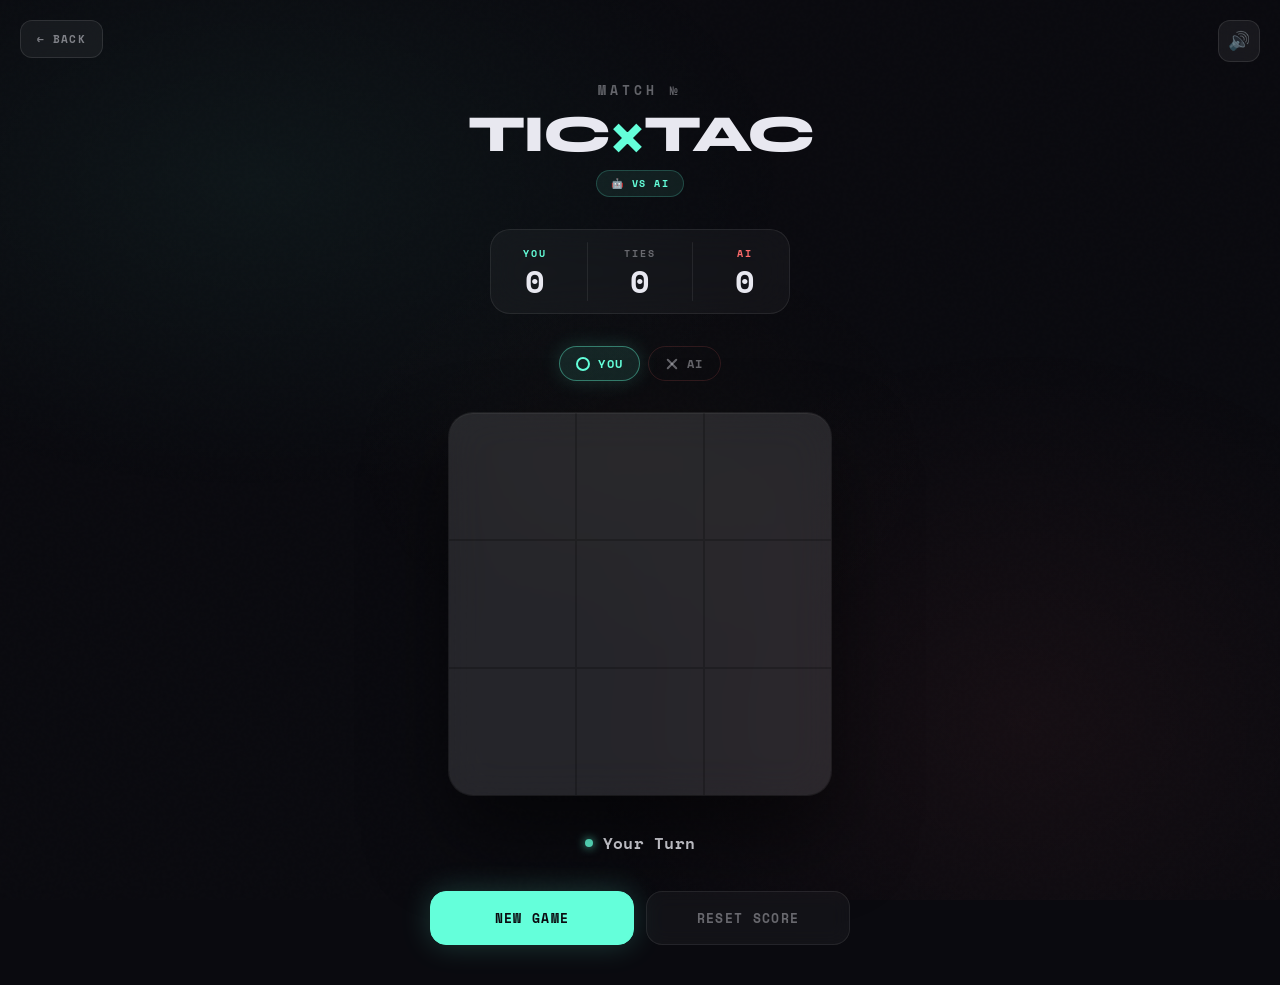
==== aimode.html @ 80d343f9 "Add files via upload" ====
<!DOCTYPE html>
<html lang="en">
<head>
<meta charset="UTF-8">
<meta name="viewport" content="width=device-width, initial-scale=1.0">
<title>TIC×TAC — vs AI</title>
<link href="https://fonts.googleapis.com/css2?family=Syne:wght@400;700;800&family=Space+Mono:wght@400;700&display=swap" rel="stylesheet">
<style>
  :root {
    --bg: #0a0a0f;
    --surface: rgba(255,255,255,0.04);
    --surface-hover: rgba(255,255,255,0.07);
    --border: rgba(255,255,255,0.08);
    --o-color: #64ffda;
    --o-glow: rgba(100,255,218,0.3);
    --x-color: #ff6b6b;
    --x-glow: rgba(255,107,107,0.3);
    --text: #e8e8f0;
    --text-muted: rgba(232,232,240,0.4);
    --gold: #ffd166;
  }

  * { margin: 0; padding: 0; box-sizing: border-box; }

  html { height: 100%; }

  body {
    background: var(--bg);
    min-height: 100vh;
    display: flex;
    align-items: center;
    justify-content: center;
    font-family: 'Syne', sans-serif;
    /* REMOVED: overflow: hidden — was blocking scroll */
    position: relative;
    padding: 80px 20px 40px; /* top padding for back button, bottom breathing room */
  }

  body::before {
    content: '';
    position: fixed; /* fixed so it stays while scrolling */
    inset: 0;
    background:
      radial-gradient(ellipse 60% 50% at 20% 20%, rgba(100,255,218,0.05) 0%, transparent 70%),
      radial-gradient(ellipse 50% 60% at 80% 80%, rgba(255,107,107,0.05) 0%, transparent 70%),
      radial-gradient(ellipse 40% 40% at 50% 50%, rgba(255,209,102,0.02) 0%, transparent 60%);
    pointer-events: none;
    z-index: 0;
  }

  body::after {
    content: '';
    position: fixed; /* fixed so it stays while scrolling */
    inset: 0;
    background-image: url("data:image/svg+xml,%3Csvg viewBox='0 0 256 256' xmlns='http://www.w3.org/2000/svg'%3E%3Cfilter id='noise'%3E%3CfeTurbulence type='fractalNoise' baseFrequency='0.9' numOctaves='4' stitchTiles='stitch'/%3E%3C/filter%3E%3Crect width='100%25' height='100%25' filter='url(%23noise)' opacity='0.03'/%3E%3C/svg%3E");
    pointer-events: none;
    z-index: 0;
    opacity: 0.4;
  }

  .container {
    position: relative;
    z-index: 1;
    display: flex;
    flex-direction: column;
    align-items: center;
    gap: 0;
    width: 420px;
    max-width: 100%;
    animation: fadeIn 0.6s ease;
  }

  @keyframes fadeIn {
    from { opacity: 0; transform: translateY(20px); }
    to { opacity: 1; transform: translateY(0); }
  }

  /* Back button */
  .back-btn {
    position: fixed;
    top: 20px;
    left: 20px;
    display: flex;
    align-items: center;
    gap: 8px;
    padding: 10px 16px;
    border-radius: 12px;
    background: rgba(255,255,255,0.05);
    border: 1px solid rgba(255,255,255,0.1);
    color: rgba(232,232,240,0.5);
    font-family: 'Space Mono', monospace;
    font-size: 11px;
    font-weight: 700;
    letter-spacing: 0.1em;
    text-transform: uppercase;
    text-decoration: none;
    cursor: pointer;
    z-index: 100;
    transition: all 0.2s ease;
    backdrop-filter: blur(10px);
  }
  .back-btn:hover {
    color: var(--o-color);
    border-color: rgba(100,255,218,0.3);
    background: rgba(100,255,218,0.06);
    transform: translateX(-2px);
  }

  .header {
    text-align: center;
    margin-bottom: 32px;
  }

  .title {
    font-size: 13px;
    font-weight: 700;
    letter-spacing: 0.3em;
    text-transform: uppercase;
    color: var(--text-muted);
    font-family: 'Space Mono', monospace;
    margin-bottom: 8px;
  }

  .game-title {
    font-size: 52px;
    font-weight: 800;
    color: var(--text);
    line-height: 1;
    letter-spacing: -2px;
  }

  .game-title span { color: var(--o-color); }

  .mode-badge {
    display: inline-flex;
    align-items: center;
    gap: 6px;
    margin-top: 10px;
    padding: 5px 14px;
    border-radius: 100px;
    background: rgba(100,255,218,0.08);
    border: 1px solid rgba(100,255,218,0.2);
    font-family: 'Space Mono', monospace;
    font-size: 10px;
    font-weight: 700;
    letter-spacing: 0.15em;
    text-transform: uppercase;
    color: var(--o-color);
  }

  .score-wrap {
    display: flex;
    gap: 12px;
    margin-bottom: 32px;
    background: var(--surface);
    border: 1px solid var(--border);
    border-radius: 20px;
    padding: 4px;
    backdrop-filter: blur(20px);
  }

  .score-item {
    display: flex;
    flex-direction: column;
    align-items: center;
    padding: 12px 24px;
    border-radius: 16px;
    transition: all 0.3s ease;
    min-width: 80px;
  }

  .score-item.active-score { background: var(--surface-hover); }

  .score-label {
    font-size: 10px;
    font-weight: 700;
    letter-spacing: 0.2em;
    text-transform: uppercase;
    font-family: 'Space Mono', monospace;
    margin-bottom: 4px;
  }

  .score-label.o-label { color: var(--o-color); }
  .score-label.x-label { color: var(--x-color); }
  .score-label.tie-label { color: var(--text-muted); }

  .score-num {
    font-size: 32px;
    font-weight: 800;
    color: var(--text);
    font-family: 'Space Mono', monospace;
    line-height: 1;
  }

  .score-divider {
    width: 1px;
    background: var(--border);
    margin: 8px 0;
    border-radius: 1px;
  }

  .board-wrap {
    position: relative;
    margin-bottom: 28px;
  }

  .board {
    display: grid;
    grid-template-columns: repeat(3, 1fr);
    gap: 2px;
    background: var(--border);
    border-radius: 24px;
    overflow: hidden;
    box-shadow:
      0 0 0 1px var(--border),
      0 40px 80px rgba(0,0,0,0.5),
      inset 0 1px 0 rgba(255,255,255,0.05);
    backdrop-filter: blur(20px);
  }

  .cell {
    width: 126px;
    height: 126px;
    background: var(--surface);
    display: flex;
    align-items: center;
    justify-content: center;
    cursor: pointer;
    position: relative;
    transition: background 0.2s ease;
    overflow: hidden;
  }

  .cell::before {
    content: '';
    position: absolute;
    inset: 0;
    opacity: 0;
    transition: opacity 0.3s ease;
  }

  .cell:hover:not(.taken)::before {
    opacity: 1;
    background: radial-gradient(circle at center, rgba(255,255,255,0.04) 0%, transparent 70%);
  }

  .cell:hover:not(.taken) { background: var(--surface-hover); }
  .cell.taken { cursor: default; }

  .cell:nth-child(1) { border-radius: 22px 0 0 0; }
  .cell:nth-child(3) { border-radius: 0 22px 0 0; }
  .cell:nth-child(7) { border-radius: 0 0 0 22px; }
  .cell:nth-child(9) { border-radius: 0 0 22px 0; }

  .sym-o {
    width: 52px;
    height: 52px;
    border: 4px solid var(--o-color);
    border-radius: 50%;
    box-shadow: 0 0 20px var(--o-glow), inset 0 0 20px rgba(100,255,218,0.05);
    animation: popIn 0.3s cubic-bezier(0.34, 1.56, 0.64, 1);
    position: relative;
  }

  .sym-o::after {
    content: '';
    position: absolute;
    inset: -8px;
    border-radius: 50%;
    background: radial-gradient(circle, var(--o-glow) 0%, transparent 70%);
    opacity: 0.5;
  }

  .sym-x {
    width: 52px;
    height: 52px;
    position: relative;
    animation: popIn 0.3s cubic-bezier(0.34, 1.56, 0.64, 1);
  }

  .sym-x::before,
  .sym-x::after {
    content: '';
    position: absolute;
    top: 50%;
    left: 50%;
    width: 52px;
    height: 4px;
    background: var(--x-color);
    border-radius: 2px;
    box-shadow: 0 0 16px var(--x-glow);
  }

  .sym-x::before { transform: translate(-50%, -50%) rotate(45deg); }
  .sym-x::after { transform: translate(-50%, -50%) rotate(-45deg); }

  @keyframes popIn {
    from { transform: scale(0) rotate(-10deg); opacity: 0; }
    to { transform: scale(1) rotate(0); opacity: 1; }
  }

  .cell.win {
    background: rgba(255,255,255,0.06);
    animation: winPulse 1s ease infinite alternate;
  }

  @keyframes winPulse {
    from { background: rgba(255,255,255,0.04); }
    to { background: rgba(255,255,255,0.09); }
  }

  .status-bar {
    display: flex;
    align-items: center;
    gap: 10px;
    height: 40px;
    margin-bottom: 28px;
  }

  .status-dot {
    width: 8px;
    height: 8px;
    border-radius: 50%;
    flex-shrink: 0;
    transition: all 0.4s ease;
  }

  .status-dot.o { background: var(--o-color); box-shadow: 0 0 10px var(--o-color); }
  .status-dot.x { background: var(--x-color); box-shadow: 0 0 10px var(--x-color); }
  .status-dot.tie { background: var(--gold); box-shadow: 0 0 10px var(--gold); }
  .status-dot.pulse { animation: dotPulse 1s ease infinite; }

  @keyframes dotPulse {
    0%, 100% { transform: scale(1); opacity: 1; }
    50% { transform: scale(1.4); opacity: 0.7; }
  }

  .status-text {
    font-size: 16px;
    font-weight: 700;
    color: var(--text);
    letter-spacing: 0.02em;
    font-family: 'Space Mono', monospace;
    transition: all 0.3s ease;
  }

  .turn-indicators {
    display: flex;
    gap: 8px;
    margin-bottom: 32px;
  }

  .turn-chip {
    display: flex;
    align-items: center;
    gap: 8px;
    padding: 8px 16px;
    border-radius: 100px;
    border: 1px solid transparent;
    font-size: 12px;
    font-weight: 700;
    letter-spacing: 0.1em;
    text-transform: uppercase;
    font-family: 'Space Mono', monospace;
    transition: all 0.35s cubic-bezier(0.34, 1.2, 0.64, 1);
    color: var(--text-muted);
  }

  .turn-chip.o-chip { border-color: rgba(100,255,218,0.15); }
  .turn-chip.x-chip { border-color: rgba(255,107,107,0.15); }

  .turn-chip.active.o-chip {
    background: rgba(100,255,218,0.1);
    border-color: rgba(100,255,218,0.4);
    color: var(--o-color);
    box-shadow: 0 0 20px rgba(100,255,218,0.15);
  }

  .turn-chip.active.x-chip {
    background: rgba(255,107,107,0.1);
    border-color: rgba(255,107,107,0.4);
    color: var(--x-color);
    box-shadow: 0 0 20px rgba(255,107,107,0.15);
  }

  .chip-icon {
    width: 14px;
    height: 14px;
    position: relative;
    flex-shrink: 0;
  }

  .chip-icon.o {
    border: 2px solid currentColor;
    border-radius: 50%;
  }

  .chip-icon.x::before,
  .chip-icon.x::after {
    content: '';
    position: absolute;
    top: 50%;
    left: 50%;
    width: 14px;
    height: 2px;
    background: currentColor;
    border-radius: 1px;
  }
  .chip-icon.x::before { transform: translate(-50%, -50%) rotate(45deg); }
  .chip-icon.x::after { transform: translate(-50%, -50%) rotate(-45deg); }

  .btn-row {
    display: flex;
    gap: 12px;
    width: 100%;
  }

  .btn {
    flex: 1;
    padding: 16px 24px;
    border-radius: 16px;
    border: 1px solid var(--border);
    font-size: 13px;
    font-weight: 700;
    letter-spacing: 0.1em;
    text-transform: uppercase;
    font-family: 'Space Mono', monospace;
    cursor: pointer;
    transition: all 0.25s ease;
    position: relative;
    overflow: hidden;
  }

  .btn-primary {
    background: var(--o-color);
    color: #0a0a0f;
    border-color: var(--o-color);
    box-shadow: 0 0 30px rgba(100,255,218,0.2);
  }

  .btn-primary:hover {
    background: #7fffd4;
    box-shadow: 0 0 40px rgba(100,255,218,0.35);
    transform: translateY(-2px);
  }

  .btn-ghost {
    background: var(--surface);
    color: var(--text-muted);
    backdrop-filter: blur(10px);
  }

  .btn-ghost:hover {
    background: var(--surface-hover);
    color: var(--text);
    border-color: rgba(255,255,255,0.15);
    transform: translateY(-2px);
  }

  .btn:active { transform: translateY(0); }

  .result-overlay {
    position: absolute;
    inset: 0;
    display: flex;
    flex-direction: column;
    align-items: center;
    justify-content: center;
    border-radius: 24px;
    backdrop-filter: blur(8px);
    background: rgba(10,10,15,0.7);
    opacity: 0;
    pointer-events: none;
    transition: opacity 0.4s ease;
    z-index: 10;
    gap: 8px;
  }

  .result-overlay.show { opacity: 1; pointer-events: all; }

  .result-emoji {
    font-size: 48px;
    animation: bounceIn 0.5s cubic-bezier(0.34, 1.56, 0.64, 1);
  }

  .result-label {
    font-size: 28px;
    font-weight: 800;
    color: var(--text);
    letter-spacing: -0.5px;
  }

  .result-sub {
    font-size: 12px;
    font-weight: 700;
    letter-spacing: 0.2em;
    text-transform: uppercase;
    color: var(--text-muted);
    font-family: 'Space Mono', monospace;
  }

  @keyframes bounceIn {
    from { transform: scale(0); }
    to { transform: scale(1); }
  }

  .thinking-dots {
    display: inline-flex;
    gap: 4px;
    align-items: center;
  }

  .thinking-dots span {
    width: 5px;
    height: 5px;
    border-radius: 50%;
    background: var(--x-color);
    animation: thinking 1.2s ease infinite;
  }

  .thinking-dots span:nth-child(2) { animation-delay: 0.2s; }
  .thinking-dots span:nth-child(3) { animation-delay: 0.4s; }

  @keyframes thinking {
    0%, 80%, 100% { transform: scale(0.6); opacity: 0.3; }
    40% { transform: scale(1); opacity: 1; }
  }

  /* Responsive */
  @media (max-width: 480px) {
    .cell { width: 100px; height: 100px; }
    .score-item { padding: 10px 16px; min-width: 60px; }
    .score-num { font-size: 24px; }
    .game-title { font-size: 40px; }
  }
</style>
</head>
<body>

<a class="back-btn" href="index.html">← Back</a>

<div class="container">
  <div class="header">
    <div class="title">Match №</div>
    <div class="game-title">TIC<span>×</span>TAC</div>
    <div class="mode-badge">🤖 vs AI</div>
  </div>

  <div class="score-wrap">
    <div class="score-item" id="score-o">
      <div class="score-label o-label">You</div>
      <div class="score-num" id="score-o-num">0</div>
    </div>
    <div class="score-divider"></div>
    <div class="score-item" id="score-tie">
      <div class="score-label tie-label">Ties</div>
      <div class="score-num" id="score-tie-num">0</div>
    </div>
    <div class="score-divider"></div>
    <div class="score-item" id="score-x">
      <div class="score-label x-label">AI</div>
      <div class="score-num" id="score-x-num">0</div>
    </div>
  </div>

  <div class="turn-indicators">
    <div class="turn-chip o-chip active" id="chip-o">
      <div class="chip-icon o"></div>
      <span>You</span>
    </div>
    <div class="turn-chip x-chip" id="chip-x">
      <div class="chip-icon x"></div>
      <span>AI</span>
    </div>
  </div>

  <div class="board-wrap">
    <div class="board" id="board"></div>
    <div class="result-overlay" id="result-overlay">
      <div class="result-emoji" id="result-emoji">🏆</div>
      <div class="result-label" id="result-label">You Win!</div>
      <div class="result-sub">TAP TO CONTINUE</div>
    </div>
  </div>

  <div class="status-bar">
    <div class="status-dot o pulse" id="status-dot"></div>
    <div class="status-text" id="status-text">Your Turn</div>
  </div>

  <div class="btn-row">
    <button class="btn btn-primary" onclick="newGame()">New Game</button>
    <button class="btn btn-ghost" onclick="resetScore()">Reset Score</button>
  </div>
</div>

<script>
let board = Array(9).fill(null);
let currentPlayer = 'O';
let gameOver = false;
let scores = { O: 0, X: 0, T: 0 };
let aiThinking = false;
let audioEnabled = true;

const winLines = [
  [0,1,2],[3,4,5],[6,7,8],
  [0,3,6],[1,4,7],[2,5,8],
  [0,4,8],[2,4,6]
];

// ── Sound ──
function playSound(frequency, duration, type = 'square', volume = 0.25) {
  if (!audioEnabled) return;
  try {
    const ctx = new (window.AudioContext || window.webkitAudioContext)();
    const osc = ctx.createOscillator();
    const gain = ctx.createGain();
    osc.connect(gain);
    gain.connect(ctx.destination);
    osc.frequency.value = frequency;
    osc.type = type;
    gain.gain.setValueAtTime(volume, ctx.currentTime);
    gain.gain.exponentialRampToValueAtTime(0.001, ctx.currentTime + duration);
    osc.start(ctx.currentTime);
    osc.stop(ctx.currentTime + duration);
  } catch(e) {}
}

function playPlaceO() { playSound(600, 0.12, 'square'); }
function playPlaceX() { playSound(400, 0.12, 'square'); }
function playWin()    { [523,659,784,1047].forEach((n,i) => setTimeout(() => playSound(n, 0.2, 'square'), i*140)); }
function playDraw()   { playSound(220, 0.28, 'sawtooth'); setTimeout(() => playSound(196, 0.28, 'sawtooth'), 160); }
function playClick()  { playSound(500, 0.08, 'sine', 0.15); }

// Sound toggle button
const soundBtn = document.createElement('button');
soundBtn.textContent = '🔊';
soundBtn.title = 'Toggle sound';
soundBtn.style.cssText = `
  position: fixed; top: 20px; right: 20px;
  background: rgba(255,255,255,0.06); border: 1px solid rgba(255,255,255,0.1);
  color: rgba(255,255,255,0.5); font-size: 18px; width: 42px; height: 42px;
  border-radius: 12px; cursor: pointer; z-index: 100;
  transition: all 0.2s ease; backdrop-filter: blur(10px);
`;
soundBtn.onmouseenter = () => soundBtn.style.color = '#fff';
soundBtn.onmouseleave = () => soundBtn.style.color = audioEnabled ? '#fff' : 'rgba(255,255,255,0.3)';
soundBtn.onclick = () => {
  audioEnabled = !audioEnabled;
  soundBtn.textContent = audioEnabled ? '🔊' : '🔇';
  soundBtn.style.color = audioEnabled ? '#fff' : 'rgba(255,255,255,0.3)';
  if (audioEnabled) playClick();
};
document.body.appendChild(soundBtn);

// ── Board ──
function initBoard() {
  const boardEl = document.getElementById('board');
  boardEl.innerHTML = '';
  for (let i = 0; i < 9; i++) {
    const cell = document.createElement('div');
    cell.className = 'cell';
    cell.dataset.index = i;
    cell.onclick = () => handleClick(i);
    boardEl.appendChild(cell);
  }
}

function renderBoard() {
  document.querySelectorAll('.cell').forEach((cell, i) => {
    cell.innerHTML = '';
    cell.className = 'cell';
    if (board[i] === 'O') {
      cell.innerHTML = '<div class="sym-o"></div>';
      cell.classList.add('taken');
    } else if (board[i] === 'X') {
      cell.innerHTML = '<div class="sym-x"></div>';
      cell.classList.add('taken');
    }
  });
}

// ── Click handler ──
function handleClick(i) {
  if (board[i] || gameOver || aiThinking) return;
  if (currentPlayer === 'X') return;

  board[i] = 'O';
  playPlaceO();
  renderBoard();
  checkGame();

  if (!gameOver) {
    switchTurn();
    setStatus('thinking');
    aiThinking = true;
    setTimeout(() => {
      aiMove();
      aiThinking = false;
    }, 500 + Math.random() * 500);
  }
}

function switchTurn() {
  currentPlayer = currentPlayer === 'O' ? 'X' : 'O';
  updateTurnUI();
}

function updateTurnUI() {
  document.getElementById('chip-o').classList.toggle('active', currentPlayer === 'O');
  document.getElementById('chip-x').classList.toggle('active', currentPlayer === 'X');
  const dot = document.getElementById('status-dot');
  const text = document.getElementById('status-text');
  dot.className = 'status-dot pulse ' + (currentPlayer === 'O' ? 'o' : 'x');
  text.textContent = currentPlayer === 'O' ? 'Your Turn' : 'AI is thinking…';
}

function setStatus(type, winner) {
  const dot  = document.getElementById('status-dot');
  const text = document.getElementById('status-text');
  dot.classList.remove('pulse');
  if (type === 'thinking') {
    dot.className = 'status-dot x';
    text.innerHTML = 'AI <span class="thinking-dots"><span></span><span></span><span></span></span>';
  } else if (type === 'win') {
    dot.className = 'status-dot pulse ' + winner.toLowerCase();
    text.textContent = winner === 'O' ? '🎉 You Won!' : '🤖 AI Won!';
  } else if (type === 'tie') {
    dot.className = 'status-dot tie';
    text.textContent = "It's a Draw!";
  }
}

// ── Game logic ──
function checkGame() {
  for (const [a, b, c] of winLines) {
    if (board[a] && board[a] === board[b] && board[b] === board[c]) {
      gameOver = true;
      scores[board[a]]++;
      updateScores();
      highlightWin([a, b, c]);
      setStatus('win', board[a]);
      playWin();
      showResult(board[a]);
      return;
    }
  }
  if (!board.includes(null)) {
    gameOver = true;
    scores.T++;
    updateScores();
    setStatus('tie');
    playDraw();
    showResult('T');
  }
}

function highlightWin(indices) {
  document.querySelectorAll('.cell').forEach((c, i) => {
    if (indices.includes(i)) c.classList.add('win');
  });
}

function showResult(result) {
  setTimeout(() => {
    const overlay = document.getElementById('result-overlay');
    const emoji   = document.getElementById('result-emoji');
    const label   = document.getElementById('result-label');
    if (result === 'T') { emoji.textContent = '🤝'; label.textContent = "It's a Draw!"; }
    else if (result === 'O') { emoji.textContent = '🏆'; label.textContent = 'You Win!'; }
    else { emoji.textContent = '🤖'; label.textContent = 'AI Wins!'; }
    overlay.classList.add('show');
    overlay.onclick = () => { playClick(); newGame(); };
  }, 700);
}

function updateScores() {
  document.getElementById('score-o-num').textContent   = scores.O;
  document.getElementById('score-x-num').textContent   = scores.X;
  document.getElementById('score-tie-num').textContent = scores.T;
}

// ── AI ──
function getHeuristicMove() {
  for (const [a, b, c] of winLines) {
    const vals = [board[a], board[b], board[c]];
    if (vals.filter(v => v === 'X').length === 2 && vals.includes(null))
      return [a, b, c].find(i => board[i] === null);
  }
  for (const [a, b, c] of winLines) {
    const vals = [board[a], board[b], board[c]];
    if (vals.filter(v => v === 'O').length === 2 && vals.includes(null))
      return [a, b, c].find(i => board[i] === null);
  }
  if (board[4] === null) return 4;
  const corners = [0, 2, 6, 8].filter(i => board[i] === null);
  if (corners.length) return corners[Math.floor(Math.random() * corners.length)];
  return null;
}

function aiMove() {
  let idx = getHeuristicMove();
  if (idx === null) {
    const best = minimax(board.slice(), true, -Infinity, Infinity);
    idx = best.index;
  }
  if (idx !== undefined && idx !== null) {
    board[idx] = 'X';
    playPlaceX();
    renderBoard();
    checkGame();
    if (!gameOver) switchTurn();
  }
}

function minimax(b, isMaximizing, alpha, beta) {
  const winner = checkWinnerBoard(b);
  if (winner === 'X') return { score: 10 };
  if (winner === 'O') return { score: -10 };
  if (!b.includes(null)) return { score: 0 };

  let best = { score: isMaximizing ? -Infinity : Infinity, index: -1 };
  for (let i = 0; i < 9; i++) {
    if (!b[i]) {
      b[i] = isMaximizing ? 'X' : 'O';
      const result = minimax(b, !isMaximizing, alpha, beta);
      b[i] = null;
      result.index = i;
      if (isMaximizing) {
        if (result.score > best.score) best = result;
        alpha = Math.max(alpha, best.score);
      } else {
        if (result.score < best.score) best = result;
        beta = Math.min(beta, best.score);
      }
      if (beta <= alpha) break;
    }
  }
  return best;
}

function checkWinnerBoard(b) {
  for (const [a, c, d] of winLines) {
    if (b[a] && b[a] === b[c] && b[c] === b[d]) return b[a];
  }
  return null;
}

// ── Controls ──
function newGame() {
  board = Array(9).fill(null);
  currentPlayer = 'O';
  gameOver = false;
  aiThinking = false;
  document.getElementById('result-overlay').classList.remove('show');
  initBoard();
  updateTurnUI();
}

function resetScore() {
  playClick();
  scores = { O: 0, X: 0, T: 0 };
  updateScores();
  newGame();
}

initBoard();
updateTurnUI();
</script>
</body>
</html>
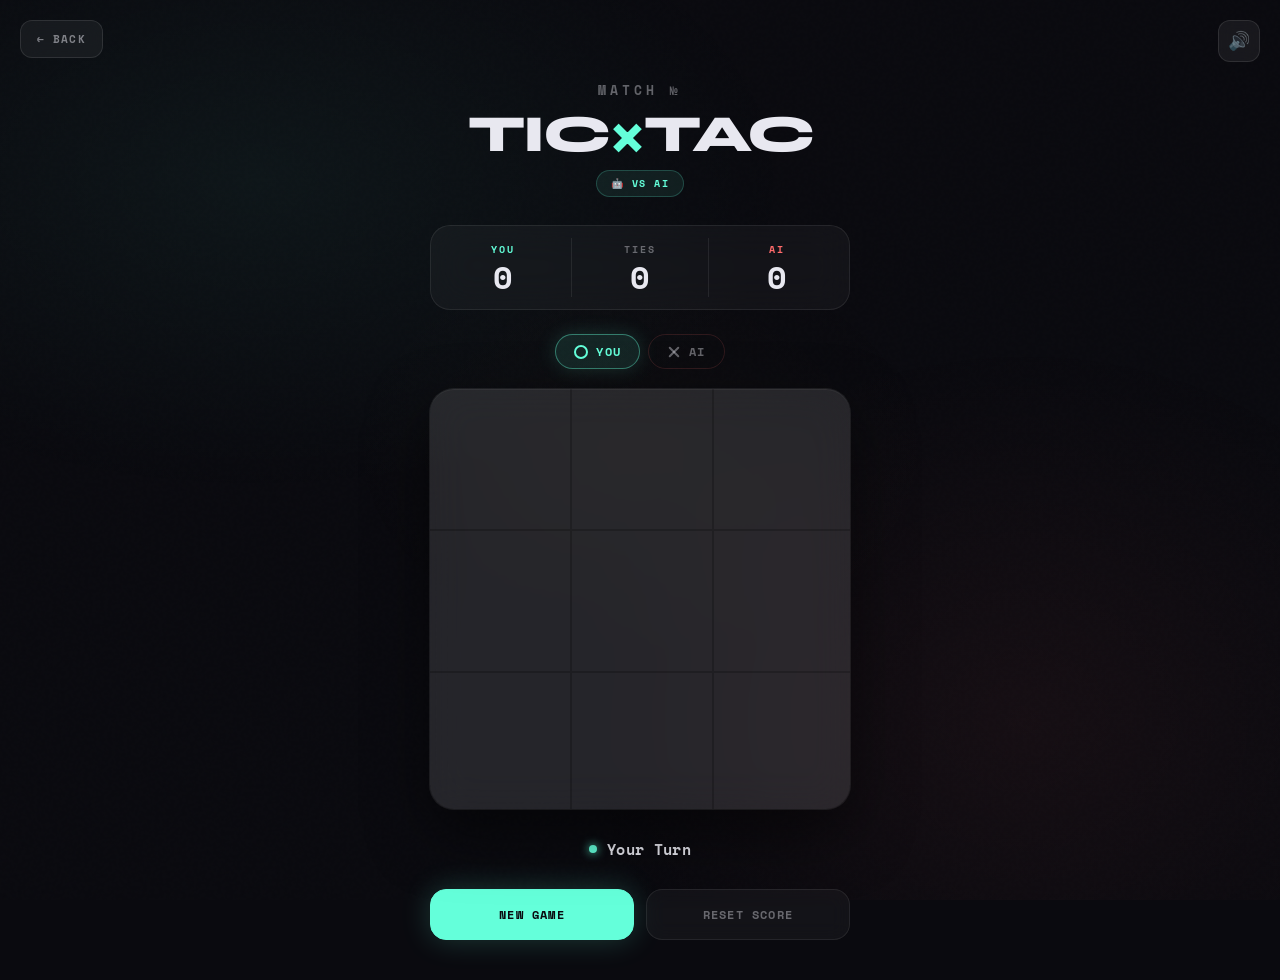
==== commit 5db0dc4d: "Update print statement from 'Hello' to 'Goodbye'" ====
--- a/aimode.html
+++ b/aimode.html
@@ -18,521 +18,156 @@
     --text: #e8e8f0;
     --text-muted: rgba(232,232,240,0.4);
     --gold: #ffd166;
+    --board-size: min(92vw, 420px);
+    --cell-size: calc(var(--board-size) / 3);
   }
 
   * { margin: 0; padding: 0; box-sizing: border-box; }
-
   html { height: 100%; }
 
   body {
     background: var(--bg);
     min-height: 100vh;
-    display: flex;
-    align-items: center;
-    justify-content: center;
+    display: flex; align-items: center; justify-content: center;
     font-family: 'Syne', sans-serif;
-    /* REMOVED: overflow: hidden — was blocking scroll */
-    position: relative;
-    padding: 80px 20px 40px; /* top padding for back button, bottom breathing room */
+    position: relative; padding: 80px 20px 40px;
   }
 
   body::before {
-    content: '';
-    position: fixed; /* fixed so it stays while scrolling */
-    inset: 0;
+    content: ''; position: fixed; inset: 0;
     background:
       radial-gradient(ellipse 60% 50% at 20% 20%, rgba(100,255,218,0.05) 0%, transparent 70%),
       radial-gradient(ellipse 50% 60% at 80% 80%, rgba(255,107,107,0.05) 0%, transparent 70%),
       radial-gradient(ellipse 40% 40% at 50% 50%, rgba(255,209,102,0.02) 0%, transparent 60%);
-    pointer-events: none;
-    z-index: 0;
-  }
-
+    pointer-events: none; z-index: 0;
+  }
   body::after {
-    content: '';
-    position: fixed; /* fixed so it stays while scrolling */
-    inset: 0;
+    content: ''; position: fixed; inset: 0;
     background-image: url("data:image/svg+xml,%3Csvg viewBox='0 0 256 256' xmlns='http://www.w3.org/2000/svg'%3E%3Cfilter id='noise'%3E%3CfeTurbulence type='fractalNoise' baseFrequency='0.9' numOctaves='4' stitchTiles='stitch'/%3E%3C/filter%3E%3Crect width='100%25' height='100%25' filter='url(%23noise)' opacity='0.03'/%3E%3C/svg%3E");
-    pointer-events: none;
-    z-index: 0;
-    opacity: 0.4;
+    pointer-events: none; z-index: 0; opacity: 0.4;
   }
 
   .container {
-    position: relative;
-    z-index: 1;
-    display: flex;
-    flex-direction: column;
-    align-items: center;
-    gap: 0;
-    width: 420px;
-    max-width: 100%;
-    animation: fadeIn 0.6s ease;
-  }
-
-  @keyframes fadeIn {
-    from { opacity: 0; transform: translateY(20px); }
-    to { opacity: 1; transform: translateY(0); }
-  }
-
-  /* Back button */
+    position: relative; z-index: 1;
+    display: flex; flex-direction: column; align-items: center;
+    width: var(--board-size); max-width: 100%;
+    margin: auto; animation: fadeIn 0.6s ease;
+  }
+  @keyframes fadeIn { from { opacity:0; transform:translateY(20px); } to { opacity:1; transform:translateY(0); } }
+
   .back-btn {
-    position: fixed;
-    top: 20px;
-    left: 20px;
-    display: flex;
-    align-items: center;
-    gap: 8px;
-    padding: 10px 16px;
-    border-radius: 12px;
-    background: rgba(255,255,255,0.05);
-    border: 1px solid rgba(255,255,255,0.1);
-    color: rgba(232,232,240,0.5);
-    font-family: 'Space Mono', monospace;
-    font-size: 11px;
-    font-weight: 700;
-    letter-spacing: 0.1em;
-    text-transform: uppercase;
-    text-decoration: none;
-    cursor: pointer;
-    z-index: 100;
-    transition: all 0.2s ease;
-    backdrop-filter: blur(10px);
-  }
-  .back-btn:hover {
-    color: var(--o-color);
-    border-color: rgba(100,255,218,0.3);
-    background: rgba(100,255,218,0.06);
-    transform: translateX(-2px);
-  }
-
-  .header {
-    text-align: center;
-    margin-bottom: 32px;
-  }
-
-  .title {
-    font-size: 13px;
-    font-weight: 700;
-    letter-spacing: 0.3em;
-    text-transform: uppercase;
-    color: var(--text-muted);
-    font-family: 'Space Mono', monospace;
-    margin-bottom: 8px;
-  }
-
-  .game-title {
-    font-size: 52px;
-    font-weight: 800;
-    color: var(--text);
-    line-height: 1;
-    letter-spacing: -2px;
-  }
-
+    position: fixed; top: 20px; left: 20px;
+    display: flex; align-items: center; gap: 8px;
+    padding: 10px 16px; border-radius: 12px;
+    background: rgba(255,255,255,0.05); border: 1px solid rgba(255,255,255,0.1);
+    color: rgba(232,232,240,0.5); font-family: 'Space Mono', monospace;
+    font-size: 11px; font-weight: 700; letter-spacing: 0.1em; text-transform: uppercase;
+    text-decoration: none; cursor: pointer; z-index: 100;
+    transition: all 0.2s ease; backdrop-filter: blur(10px);
+  }
+  .back-btn:hover { color: var(--o-color); border-color: rgba(100,255,218,0.3); background: rgba(100,255,218,0.06); transform: translateX(-2px); }
+
+  .header { text-align: center; margin-bottom: 28px; }
+  .title { font-size: 13px; font-weight: 700; letter-spacing: 0.3em; text-transform: uppercase; color: var(--text-muted); font-family: 'Space Mono', monospace; margin-bottom: 8px; }
+  .game-title { font-size: clamp(36px,12vw,52px); font-weight: 800; color: var(--text); line-height: 1; letter-spacing: -2px; }
   .game-title span { color: var(--o-color); }
-
-  .mode-badge {
-    display: inline-flex;
-    align-items: center;
-    gap: 6px;
-    margin-top: 10px;
-    padding: 5px 14px;
-    border-radius: 100px;
-    background: rgba(100,255,218,0.08);
-    border: 1px solid rgba(100,255,218,0.2);
-    font-family: 'Space Mono', monospace;
-    font-size: 10px;
-    font-weight: 700;
-    letter-spacing: 0.15em;
-    text-transform: uppercase;
-    color: var(--o-color);
-  }
-
-  .score-wrap {
-    display: flex;
-    gap: 12px;
-    margin-bottom: 32px;
-    background: var(--surface);
-    border: 1px solid var(--border);
-    border-radius: 20px;
-    padding: 4px;
-    backdrop-filter: blur(20px);
-  }
-
-  .score-item {
-    display: flex;
-    flex-direction: column;
-    align-items: center;
-    padding: 12px 24px;
-    border-radius: 16px;
-    transition: all 0.3s ease;
-    min-width: 80px;
-  }
-
-  .score-item.active-score { background: var(--surface-hover); }
-
-  .score-label {
-    font-size: 10px;
-    font-weight: 700;
-    letter-spacing: 0.2em;
-    text-transform: uppercase;
-    font-family: 'Space Mono', monospace;
-    margin-bottom: 4px;
-  }
-
-  .score-label.o-label { color: var(--o-color); }
-  .score-label.x-label { color: var(--x-color); }
+  .mode-badge { display: inline-flex; align-items: center; gap: 6px; margin-top: 10px; padding: 5px 14px; border-radius: 100px; background: rgba(100,255,218,0.08); border: 1px solid rgba(100,255,218,0.2); font-family: 'Space Mono', monospace; font-size: 10px; font-weight: 700; letter-spacing: 0.15em; text-transform: uppercase; color: var(--o-color); }
+
+  .score-wrap { display: flex; margin-bottom: 24px; background: var(--surface); border: 1px solid var(--border); border-radius: 20px; padding: 4px; backdrop-filter: blur(20px); width: 100%; }
+  .score-item { display: flex; flex-direction: column; align-items: center; padding: 12px 0; border-radius: 16px; transition: all 0.3s ease; flex: 1; }
+  .score-label { font-size: 10px; font-weight: 700; letter-spacing: 0.2em; text-transform: uppercase; font-family: 'Space Mono', monospace; margin-bottom: 4px; }
+  .score-label.o-label   { color: var(--o-color); }
+  .score-label.x-label   { color: var(--x-color); }
   .score-label.tie-label { color: var(--text-muted); }
-
-  .score-num {
-    font-size: 32px;
-    font-weight: 800;
-    color: var(--text);
-    font-family: 'Space Mono', monospace;
-    line-height: 1;
-  }
-
-  .score-divider {
-    width: 1px;
-    background: var(--border);
-    margin: 8px 0;
-    border-radius: 1px;
-  }
-
-  .board-wrap {
-    position: relative;
-    margin-bottom: 28px;
-  }
+  .score-num { font-size: clamp(24px,7vw,32px); font-weight: 800; color: var(--text); font-family: 'Space Mono', monospace; line-height: 1; }
+  .score-divider { width: 1px; background: var(--border); margin: 8px 0; flex-shrink: 0; align-self: stretch; }
+
+  .turn-indicators { display: flex; gap: 8px; margin-bottom: 20px; width: 100%; justify-content: center; }
+  .turn-chip { display: flex; align-items: center; gap: 8px; padding: 8px 18px; border-radius: 100px; border: 1px solid transparent; font-size: 12px; font-weight: 700; letter-spacing: 0.1em; text-transform: uppercase; font-family: 'Space Mono', monospace; transition: all 0.35s cubic-bezier(0.34,1.2,0.64,1); color: var(--text-muted); white-space: nowrap; }
+  .turn-chip.o-chip { border-color: rgba(100,255,218,0.15); }
+  .turn-chip.x-chip { border-color: rgba(255,107,107,0.15); }
+  .turn-chip.active.o-chip { background: rgba(100,255,218,0.1); border-color: rgba(100,255,218,0.4); color: var(--o-color); box-shadow: 0 0 20px rgba(100,255,218,0.15); }
+  .turn-chip.active.x-chip { background: rgba(255,107,107,0.1); border-color: rgba(255,107,107,0.4); color: var(--x-color); box-shadow: 0 0 20px rgba(255,107,107,0.15); }
+  .chip-icon { width: 14px; height: 14px; position: relative; flex-shrink: 0; }
+  .chip-icon.o { border: 2px solid currentColor; border-radius: 50%; }
+  .chip-icon.x::before, .chip-icon.x::after { content: ''; position: absolute; top: 50%; left: 50%; width: 14px; height: 2px; background: currentColor; border-radius: 1px; }
+  .chip-icon.x::before { transform: translate(-50%,-50%) rotate(45deg); }
+  .chip-icon.x::after  { transform: translate(-50%,-50%) rotate(-45deg); }
+
+  /* ══ BOARD FIX — same rigid variable system as vs-player ══ */
+  .board-wrap { position: relative; margin-bottom: 20px; width: var(--board-size); height: var(--board-size); flex-shrink: 0; }
 
   .board {
     display: grid;
-    grid-template-columns: repeat(3, 1fr);
-    gap: 2px;
-    background: var(--border);
-    border-radius: 24px;
-    overflow: hidden;
-    box-shadow:
-      0 0 0 1px var(--border),
-      0 40px 80px rgba(0,0,0,0.5),
-      inset 0 1px 0 rgba(255,255,255,0.05);
+    grid-template-columns: repeat(3, var(--cell-size));
+    grid-template-rows:    repeat(3, var(--cell-size));
+    gap: 2px; background: var(--border); border-radius: 24px; overflow: hidden;
+    width: var(--board-size); height: var(--board-size);
+    box-shadow: 0 0 0 1px var(--border), 0 24px 60px rgba(0,0,0,0.5), inset 0 1px 0 rgba(255,255,255,0.05);
     backdrop-filter: blur(20px);
   }
 
   .cell {
-    width: 126px;
-    height: 126px;
-    background: var(--surface);
-    display: flex;
-    align-items: center;
-    justify-content: center;
-    cursor: pointer;
-    position: relative;
-    transition: background 0.2s ease;
-    overflow: hidden;
-  }
-
-  .cell::before {
-    content: '';
-    position: absolute;
-    inset: 0;
-    opacity: 0;
-    transition: opacity 0.3s ease;
-  }
-
-  .cell:hover:not(.taken)::before {
-    opacity: 1;
-    background: radial-gradient(circle at center, rgba(255,255,255,0.04) 0%, transparent 70%);
-  }
-
+    width: var(--cell-size); height: var(--cell-size);
+    background: var(--surface); display: flex; align-items: center; justify-content: center;
+    cursor: pointer; position: relative; transition: background 0.2s ease; overflow: hidden; flex-shrink: 0;
+  }
+  .cell::before { content: ''; position: absolute; inset: 0; opacity: 0; transition: opacity 0.3s ease; }
+  .cell:hover:not(.taken)::before { opacity: 1; background: radial-gradient(circle at center, rgba(255,255,255,0.04) 0%, transparent 70%); }
   .cell:hover:not(.taken) { background: var(--surface-hover); }
   .cell.taken { cursor: default; }
-
   .cell:nth-child(1) { border-radius: 22px 0 0 0; }
   .cell:nth-child(3) { border-radius: 0 22px 0 0; }
   .cell:nth-child(7) { border-radius: 0 0 0 22px; }
   .cell:nth-child(9) { border-radius: 0 0 22px 0; }
 
-  .sym-o {
-    width: 52px;
-    height: 52px;
-    border: 4px solid var(--o-color);
-    border-radius: 50%;
-    box-shadow: 0 0 20px var(--o-glow), inset 0 0 20px rgba(100,255,218,0.05);
-    animation: popIn 0.3s cubic-bezier(0.34, 1.56, 0.64, 1);
-    position: relative;
-  }
-
-  .sym-o::after {
-    content: '';
-    position: absolute;
-    inset: -8px;
-    border-radius: 50%;
-    background: radial-gradient(circle, var(--o-glow) 0%, transparent 70%);
-    opacity: 0.5;
-  }
-
-  .sym-x {
-    width: 52px;
-    height: 52px;
-    position: relative;
-    animation: popIn 0.3s cubic-bezier(0.34, 1.56, 0.64, 1);
-  }
-
-  .sym-x::before,
-  .sym-x::after {
-    content: '';
-    position: absolute;
-    top: 50%;
-    left: 50%;
-    width: 52px;
-    height: 4px;
-    background: var(--x-color);
-    border-radius: 2px;
-    box-shadow: 0 0 16px var(--x-glow);
-  }
-
-  .sym-x::before { transform: translate(-50%, -50%) rotate(45deg); }
-  .sym-x::after { transform: translate(-50%, -50%) rotate(-45deg); }
-
-  @keyframes popIn {
-    from { transform: scale(0) rotate(-10deg); opacity: 0; }
-    to { transform: scale(1) rotate(0); opacity: 1; }
-  }
-
-  .cell.win {
-    background: rgba(255,255,255,0.06);
-    animation: winPulse 1s ease infinite alternate;
-  }
-
-  @keyframes winPulse {
-    from { background: rgba(255,255,255,0.04); }
-    to { background: rgba(255,255,255,0.09); }
-  }
-
-  .status-bar {
-    display: flex;
-    align-items: center;
-    gap: 10px;
-    height: 40px;
-    margin-bottom: 28px;
-  }
-
-  .status-dot {
-    width: 8px;
-    height: 8px;
-    border-radius: 50%;
-    flex-shrink: 0;
-    transition: all 0.4s ease;
-  }
-
-  .status-dot.o { background: var(--o-color); box-shadow: 0 0 10px var(--o-color); }
-  .status-dot.x { background: var(--x-color); box-shadow: 0 0 10px var(--x-color); }
-  .status-dot.tie { background: var(--gold); box-shadow: 0 0 10px var(--gold); }
+  .sym-o { width: calc(var(--cell-size)*0.42); height: calc(var(--cell-size)*0.42); border: calc(var(--cell-size)*0.03) solid var(--o-color); border-radius: 50%; box-shadow: 0 0 20px var(--o-glow), inset 0 0 20px rgba(100,255,218,0.05); animation: popIn 0.3s cubic-bezier(0.34,1.56,0.64,1); position: relative; flex-shrink: 0; pointer-events: none; }
+  .sym-o::after { content: ''; position: absolute; inset: -8px; border-radius: 50%; background: radial-gradient(circle, var(--o-glow) 0%, transparent 70%); opacity: 0.5; }
+  .sym-x { width: calc(var(--cell-size)*0.42); height: calc(var(--cell-size)*0.42); position: relative; animation: popIn 0.3s cubic-bezier(0.34,1.56,0.64,1); flex-shrink: 0; pointer-events: none; }
+  .sym-x::before, .sym-x::after { content: ''; position: absolute; top: 50%; left: 50%; width: calc(var(--cell-size)*0.42); height: calc(var(--cell-size)*0.03); background: var(--x-color); border-radius: 2px; box-shadow: 0 0 16px var(--x-glow); }
+  .sym-x::before { transform: translate(-50%,-50%) rotate(45deg); }
+  .sym-x::after  { transform: translate(-50%,-50%) rotate(-45deg); }
+
+  @keyframes popIn { from { transform: scale(0) rotate(-10deg); opacity: 0; } to { transform: scale(1) rotate(0); opacity: 1; } }
+  .cell.win { animation: winPulse 1s ease infinite alternate; }
+  @keyframes winPulse { from { background: rgba(255,255,255,0.04); } to { background: rgba(255,255,255,0.09); } }
+
+  .status-bar { display: flex; align-items: center; justify-content: center; gap: 10px; height: 40px; margin-bottom: 20px; width: 100%; }
+  .status-dot { width: 8px; height: 8px; border-radius: 50%; flex-shrink: 0; transition: all 0.4s ease; }
+  .status-dot.o   { background: var(--o-color); box-shadow: 0 0 10px var(--o-color); }
+  .status-dot.x   { background: var(--x-color); box-shadow: 0 0 10px var(--x-color); }
+  .status-dot.tie { background: var(--gold);     box-shadow: 0 0 10px var(--gold); }
   .status-dot.pulse { animation: dotPulse 1s ease infinite; }
-
-  @keyframes dotPulse {
-    0%, 100% { transform: scale(1); opacity: 1; }
-    50% { transform: scale(1.4); opacity: 0.7; }
-  }
-
-  .status-text {
-    font-size: 16px;
-    font-weight: 700;
-    color: var(--text);
-    letter-spacing: 0.02em;
-    font-family: 'Space Mono', monospace;
-    transition: all 0.3s ease;
-  }
-
-  .turn-indicators {
-    display: flex;
-    gap: 8px;
-    margin-bottom: 32px;
-  }
-
-  .turn-chip {
-    display: flex;
-    align-items: center;
-    gap: 8px;
-    padding: 8px 16px;
-    border-radius: 100px;
-    border: 1px solid transparent;
-    font-size: 12px;
-    font-weight: 700;
-    letter-spacing: 0.1em;
-    text-transform: uppercase;
-    font-family: 'Space Mono', monospace;
-    transition: all 0.35s cubic-bezier(0.34, 1.2, 0.64, 1);
-    color: var(--text-muted);
-  }
-
-  .turn-chip.o-chip { border-color: rgba(100,255,218,0.15); }
-  .turn-chip.x-chip { border-color: rgba(255,107,107,0.15); }
-
-  .turn-chip.active.o-chip {
-    background: rgba(100,255,218,0.1);
-    border-color: rgba(100,255,218,0.4);
-    color: var(--o-color);
-    box-shadow: 0 0 20px rgba(100,255,218,0.15);
-  }
-
-  .turn-chip.active.x-chip {
-    background: rgba(255,107,107,0.1);
-    border-color: rgba(255,107,107,0.4);
-    color: var(--x-color);
-    box-shadow: 0 0 20px rgba(255,107,107,0.15);
-  }
-
-  .chip-icon {
-    width: 14px;
-    height: 14px;
-    position: relative;
-    flex-shrink: 0;
-  }
-
-  .chip-icon.o {
-    border: 2px solid currentColor;
-    border-radius: 50%;
-  }
-
-  .chip-icon.x::before,
-  .chip-icon.x::after {
-    content: '';
-    position: absolute;
-    top: 50%;
-    left: 50%;
-    width: 14px;
-    height: 2px;
-    background: currentColor;
-    border-radius: 1px;
-  }
-  .chip-icon.x::before { transform: translate(-50%, -50%) rotate(45deg); }
-  .chip-icon.x::after { transform: translate(-50%, -50%) rotate(-45deg); }
-
-  .btn-row {
-    display: flex;
-    gap: 12px;
-    width: 100%;
-  }
-
-  .btn {
-    flex: 1;
-    padding: 16px 24px;
-    border-radius: 16px;
-    border: 1px solid var(--border);
-    font-size: 13px;
-    font-weight: 700;
-    letter-spacing: 0.1em;
-    text-transform: uppercase;
-    font-family: 'Space Mono', monospace;
-    cursor: pointer;
-    transition: all 0.25s ease;
-    position: relative;
-    overflow: hidden;
-  }
-
-  .btn-primary {
-    background: var(--o-color);
-    color: #0a0a0f;
-    border-color: var(--o-color);
-    box-shadow: 0 0 30px rgba(100,255,218,0.2);
-  }
-
-  .btn-primary:hover {
-    background: #7fffd4;
-    box-shadow: 0 0 40px rgba(100,255,218,0.35);
-    transform: translateY(-2px);
-  }
-
-  .btn-ghost {
-    background: var(--surface);
-    color: var(--text-muted);
-    backdrop-filter: blur(10px);
-  }
-
-  .btn-ghost:hover {
-    background: var(--surface-hover);
-    color: var(--text);
-    border-color: rgba(255,255,255,0.15);
-    transform: translateY(-2px);
-  }
-
-  .btn:active { transform: translateY(0); }
-
-  .result-overlay {
-    position: absolute;
-    inset: 0;
-    display: flex;
-    flex-direction: column;
-    align-items: center;
-    justify-content: center;
-    border-radius: 24px;
-    backdrop-filter: blur(8px);
-    background: rgba(10,10,15,0.7);
-    opacity: 0;
-    pointer-events: none;
-    transition: opacity 0.4s ease;
-    z-index: 10;
-    gap: 8px;
-  }
-
+  @keyframes dotPulse { 0%,100% { transform: scale(1); opacity: 1; } 50% { transform: scale(1.4); opacity: 0.7; } }
+  .status-text { font-size: 15px; font-weight: 700; color: var(--text); letter-spacing: 0.02em; font-family: 'Space Mono', monospace; transition: all 0.3s ease; }
+
+  .btn-row { display: flex; gap: 12px; width: 100%; }
+  .btn { flex: 1; padding: 16px 20px; border-radius: 16px; border: 1px solid var(--border); font-size: 12px; font-weight: 700; letter-spacing: 0.1em; text-transform: uppercase; font-family: 'Space Mono', monospace; cursor: pointer; transition: all 0.25s ease; }
+  .btn-primary { background: var(--o-color); color: #0a0a0f; border-color: var(--o-color); box-shadow: 0 0 30px rgba(100,255,218,0.2); }
+  .btn-primary:hover { background: #7fffd4; box-shadow: 0 0 40px rgba(100,255,218,0.35); transform: translateY(-2px); }
+  .btn-ghost { background: var(--surface); color: var(--text-muted); backdrop-filter: blur(10px); }
+  .btn-ghost:hover { background: var(--surface-hover); color: var(--text); border-color: rgba(255,255,255,0.15); transform: translateY(-2px); }
+  .btn:active { transform: translateY(0) !important; }
+
+  /* Result overlay */
+  .result-overlay { position: absolute; inset: 0; display: flex; flex-direction: column; align-items: center; justify-content: center; text-align: center; padding: 24px; border-radius: 24px; backdrop-filter: blur(10px); -webkit-backdrop-filter: blur(10px); background: rgba(10,10,15,0.82); opacity: 0; pointer-events: none; transition: opacity 0.4s ease; z-index: 10; gap: 10px; }
   .result-overlay.show { opacity: 1; pointer-events: all; }
-
-  .result-emoji {
-    font-size: 48px;
-    animation: bounceIn 0.5s cubic-bezier(0.34, 1.56, 0.64, 1);
-  }
-
-  .result-label {
-    font-size: 28px;
-    font-weight: 800;
-    color: var(--text);
-    letter-spacing: -0.5px;
-  }
-
-  .result-sub {
-    font-size: 12px;
-    font-weight: 700;
-    letter-spacing: 0.2em;
-    text-transform: uppercase;
-    color: var(--text-muted);
-    font-family: 'Space Mono', monospace;
-  }
-
-  @keyframes bounceIn {
-    from { transform: scale(0); }
-    to { transform: scale(1); }
-  }
-
-  .thinking-dots {
-    display: inline-flex;
-    gap: 4px;
-    align-items: center;
-  }
-
-  .thinking-dots span {
-    width: 5px;
-    height: 5px;
-    border-radius: 50%;
-    background: var(--x-color);
-    animation: thinking 1.2s ease infinite;
-  }
-
+  .result-emoji { font-size: clamp(40px,12vw,56px); line-height: 1; animation: overlayPop 0.5s cubic-bezier(0.34,1.56,0.64,1) both; }
+  .result-label { font-size: clamp(18px,5.5vw,30px); font-weight: 800; color: var(--text); letter-spacing: -0.5px; white-space: nowrap; animation: overlayPop 0.5s cubic-bezier(0.34,1.56,0.64,1) 0.06s both; transition: color 0.3s ease, text-shadow 0.3s ease; }
+  .result-overlay.winner-o .result-label { color: var(--o-color); text-shadow: 0 0 30px var(--o-glow); }
+  .result-overlay.winner-x .result-label { color: var(--x-color); text-shadow: 0 0 30px var(--x-glow); }
+  .result-sub { font-size: 10px; font-weight: 700; letter-spacing: 0.3em; text-transform: uppercase; color: var(--text-muted); font-family: 'Space Mono', monospace; margin-top: 4px; animation: overlayPop 0.5s cubic-bezier(0.34,1.56,0.64,1) 0.12s both; }
+  @keyframes overlayPop { from { transform: scale(0.7) translateY(8px); opacity: 0; } to { transform: scale(1) translateY(0); opacity: 1; } }
+
+  /* Thinking dots */
+  .thinking-dots { display: inline-flex; gap: 4px; align-items: center; }
+  .thinking-dots span { width: 5px; height: 5px; border-radius: 50%; background: var(--x-color); animation: thinking 1.2s ease infinite; }
   .thinking-dots span:nth-child(2) { animation-delay: 0.2s; }
   .thinking-dots span:nth-child(3) { animation-delay: 0.4s; }
-
-  @keyframes thinking {
-    0%, 80%, 100% { transform: scale(0.6); opacity: 0.3; }
-    40% { transform: scale(1); opacity: 1; }
-  }
-
-  /* Responsive */
-  @media (max-width: 480px) {
-    .cell { width: 100px; height: 100px; }
-    .score-item { padding: 10px 16px; min-width: 60px; }
-    .score-num { font-size: 24px; }
-    .game-title { font-size: 40px; }
-  }
+  @keyframes thinking { 0%,80%,100% { transform: scale(0.6); opacity: 0.3; } 40% { transform: scale(1); opacity: 1; } }
+
+  @media (max-width: 480px) { body { padding: 68px 14px 28px; } .score-label { font-size: 9px; } .turn-chip { font-size: 11px; padding: 7px 12px; } .status-text { font-size: 13px; } .btn { padding: 14px 12px; font-size: 11px; } }
+  @media (max-width: 360px) { .turn-chip span { display: none; } .turn-chip { padding: 8px 14px; } }
 </style>
 </head>
 <body>
@@ -590,282 +225,165 @@
 
   <div class="btn-row">
     <button class="btn btn-primary" onclick="newGame()">New Game</button>
-    <button class="btn btn-ghost" onclick="resetScore()">Reset Score</button>
+    <button class="btn btn-ghost"   onclick="resetScore()">Reset Score</button>
   </div>
 </div>
 
 <script>
-let board = Array(9).fill(null);
-let currentPlayer = 'O';
-let gameOver = false;
-let scores = { O: 0, X: 0, T: 0 };
-let aiThinking = false;
-let audioEnabled = true;
-
-const winLines = [
-  [0,1,2],[3,4,5],[6,7,8],
-  [0,3,6],[1,4,7],[2,5,8],
-  [0,4,8],[2,4,6]
-];
-
-// ── Sound ──
-function playSound(frequency, duration, type = 'square', volume = 0.25) {
-  if (!audioEnabled) return;
-  try {
-    const ctx = new (window.AudioContext || window.webkitAudioContext)();
-    const osc = ctx.createOscillator();
-    const gain = ctx.createGain();
-    osc.connect(gain);
-    gain.connect(ctx.destination);
-    osc.frequency.value = frequency;
-    osc.type = type;
-    gain.gain.setValueAtTime(volume, ctx.currentTime);
-    gain.gain.exponentialRampToValueAtTime(0.001, ctx.currentTime + duration);
-    osc.start(ctx.currentTime);
-    osc.stop(ctx.currentTime + duration);
-  } catch(e) {}
-}
-
-function playPlaceO() { playSound(600, 0.12, 'square'); }
-function playPlaceX() { playSound(400, 0.12, 'square'); }
-function playWin()    { [523,659,784,1047].forEach((n,i) => setTimeout(() => playSound(n, 0.2, 'square'), i*140)); }
-function playDraw()   { playSound(220, 0.28, 'sawtooth'); setTimeout(() => playSound(196, 0.28, 'sawtooth'), 160); }
-function playClick()  { playSound(500, 0.08, 'sine', 0.15); }
-
-// Sound toggle button
-const soundBtn = document.createElement('button');
-soundBtn.textContent = '🔊';
-soundBtn.title = 'Toggle sound';
-soundBtn.style.cssText = `
-  position: fixed; top: 20px; right: 20px;
-  background: rgba(255,255,255,0.06); border: 1px solid rgba(255,255,255,0.1);
-  color: rgba(255,255,255,0.5); font-size: 18px; width: 42px; height: 42px;
-  border-radius: 12px; cursor: pointer; z-index: 100;
-  transition: all 0.2s ease; backdrop-filter: blur(10px);
-`;
-soundBtn.onmouseenter = () => soundBtn.style.color = '#fff';
-soundBtn.onmouseleave = () => soundBtn.style.color = audioEnabled ? '#fff' : 'rgba(255,255,255,0.3)';
-soundBtn.onclick = () => {
-  audioEnabled = !audioEnabled;
-  soundBtn.textContent = audioEnabled ? '🔊' : '🔇';
-  soundBtn.style.color = audioEnabled ? '#fff' : 'rgba(255,255,255,0.3)';
-  if (audioEnabled) playClick();
-};
-document.body.appendChild(soundBtn);
-
-// ── Board ──
-function initBoard() {
-  const boardEl = document.getElementById('board');
-  boardEl.innerHTML = '';
-  for (let i = 0; i < 9; i++) {
-    const cell = document.createElement('div');
-    cell.className = 'cell';
-    cell.dataset.index = i;
-    cell.onclick = () => handleClick(i);
-    boardEl.appendChild(cell);
-  }
-}
-
-function renderBoard() {
-  document.querySelectorAll('.cell').forEach((cell, i) => {
-    cell.innerHTML = '';
-    cell.className = 'cell';
-    if (board[i] === 'O') {
-      cell.innerHTML = '<div class="sym-o"></div>';
-      cell.classList.add('taken');
-    } else if (board[i] === 'X') {
-      cell.innerHTML = '<div class="sym-x"></div>';
-      cell.classList.add('taken');
+let _audioCtx=null, audioEnabled=true;
+function getAudioCtx(){ if(!_audioCtx) _audioCtx=new(window.AudioContext||window.webkitAudioContext)(); return _audioCtx; }
+async function playSound(freq,dur,type='square',vol=0.25,delay=0){
+  if(!audioEnabled) return;
+  try{
+    const ctx=getAudioCtx();
+    if(ctx.state==='suspended') await ctx.resume();
+    const o=ctx.createOscillator(),g=ctx.createGain();
+    o.connect(g); g.connect(ctx.destination);
+    o.type=type; o.frequency.value=freq;
+    const t=ctx.currentTime+delay;
+    g.gain.setValueAtTime(vol,t); g.gain.exponentialRampToValueAtTime(0.001,t+dur);
+    o.start(t); o.stop(t+dur);
+  }catch(e){}
+}
+function playPlaceO(){ playSound(600,0.12,'square'); }
+function playPlaceX(){ playSound(400,0.12,'square'); }
+function playClick() { playSound(500,0.08,'sine',0.15); }
+function playDraw()  { playSound(220,0.28,'sawtooth',0.25,0); playSound(196,0.28,'sawtooth',0.25,0.16); }
+function playWin()   { [523,659,784,1047].forEach((f,i)=>playSound(f,0.2,'square',0.25,i*0.14)); }
+
+const sb=document.createElement('button');
+sb.textContent='🔊'; sb.title='Toggle sound';
+sb.style.cssText='position:fixed;top:20px;right:20px;background:rgba(255,255,255,0.06);border:1px solid rgba(255,255,255,0.1);color:rgba(255,255,255,0.5);font-size:18px;width:42px;height:42px;border-radius:12px;cursor:pointer;z-index:100;transition:all 0.2s ease;backdrop-filter:blur(10px);';
+sb.onmouseenter=()=>sb.style.color='#fff';
+sb.onmouseleave=()=>sb.style.color=audioEnabled?'#fff':'rgba(255,255,255,0.3)';
+sb.onclick=()=>{ audioEnabled=!audioEnabled; sb.textContent=audioEnabled?'🔊':'🔇'; sb.style.color=audioEnabled?'#fff':'rgba(255,255,255,0.3)'; if(audioEnabled)playClick(); };
+document.body.appendChild(sb);
+
+let board=Array(9).fill(null), currentPlayer='O', gameOver=false;
+let scores={O:0,X:0,T:0}, aiThinking=false;
+const winLines=[[0,1,2],[3,4,5],[6,7,8],[0,3,6],[1,4,7],[2,5,8],[0,4,8],[2,4,6]];
+
+function initBoard(){
+  const el=document.getElementById('board'); el.innerHTML='';
+  for(let i=0;i<9;i++){
+    const c=document.createElement('div');
+    c.className='cell'; c.dataset.index=i; c.onclick=()=>handleClick(i); el.appendChild(c);
+  }
+}
+
+function renderBoard(){
+  document.querySelectorAll('.cell').forEach((cell,i)=>{
+    cell.innerHTML=''; cell.className='cell';
+    if(board[i]==='O'){ cell.innerHTML='<div class="sym-o"></div>'; cell.classList.add('taken'); }
+    else if(board[i]==='X'){ cell.innerHTML='<div class="sym-x"></div>'; cell.classList.add('taken'); }
+  });
+}
+
+function handleClick(i){
+  if(board[i]||gameOver||aiThinking) return;
+  if(currentPlayer==='X') return;
+  board[i]='O'; playPlaceO(); renderBoard(); checkGame();
+  if(!gameOver){
+    switchTurn(); setStatus('thinking'); aiThinking=true;
+    setTimeout(()=>{ aiMove(); aiThinking=false; }, 500+Math.random()*500);
+  }
+}
+
+function switchTurn(){ currentPlayer=currentPlayer==='O'?'X':'O'; updateTurnUI(); }
+
+function updateTurnUI(){
+  document.getElementById('chip-o').classList.toggle('active',currentPlayer==='O');
+  document.getElementById('chip-x').classList.toggle('active',currentPlayer==='X');
+  const dot=document.getElementById('status-dot'), text=document.getElementById('status-text');
+  dot.className='status-dot pulse '+(currentPlayer==='O'?'o':'x');
+  text.textContent=currentPlayer==='O'?'Your Turn':'AI is thinking…';
+}
+
+function setStatus(type,winner){
+  const dot=document.getElementById('status-dot'), text=document.getElementById('status-text');
+  dot.classList.remove('pulse');
+  if(type==='thinking'){ dot.className='status-dot x'; text.innerHTML='AI <span class="thinking-dots"><span></span><span></span><span></span></span>'; }
+  else if(type==='win'){ dot.className='status-dot pulse '+winner.toLowerCase(); text.textContent=winner==='O'?'🎉 You Won!':'🤖 AI Won!'; }
+  else if(type==='tie'){ dot.className='status-dot tie'; text.textContent="It's a Draw!"; }
+}
+
+function showResult(result){
+  setTimeout(()=>{
+    const ov=document.getElementById('result-overlay');
+    const em=document.getElementById('result-emoji');
+    const lb=document.getElementById('result-label');
+    ov.classList.remove('winner-o','winner-x');
+    if(result==='T'){ em.textContent='🤝'; lb.textContent="It's a Draw!"; }
+    else if(result==='O'){ em.textContent='🏆'; lb.textContent='You Win!'; ov.classList.add('winner-o'); }
+    else{ em.textContent='🤖'; lb.textContent='AI Wins!'; ov.classList.add('winner-x'); }
+    ov.classList.add('show');
+    ov.onclick=()=>{ playClick(); newGame(); };
+  },700);
+}
+
+function updateScores(){
+  document.getElementById('score-o-num').textContent=scores.O;
+  document.getElementById('score-x-num').textContent=scores.X;
+  document.getElementById('score-tie-num').textContent=scores.T;
+}
+
+function checkGame(){
+  for(const [a,b,c] of winLines){
+    if(board[a]&&board[a]===board[b]&&board[b]===board[c]){
+      gameOver=true; scores[board[a]]++; updateScores();
+      highlightWin([a,b,c]); setStatus('win',board[a]); playWin(); showResult(board[a]); return;
     }
-  });
-}
-
-// ── Click handler ──
-function handleClick(i) {
-  if (board[i] || gameOver || aiThinking) return;
-  if (currentPlayer === 'X') return;
-
-  board[i] = 'O';
-  playPlaceO();
-  renderBoard();
-  checkGame();
-
-  if (!gameOver) {
-    switchTurn();
-    setStatus('thinking');
-    aiThinking = true;
-    setTimeout(() => {
-      aiMove();
-      aiThinking = false;
-    }, 500 + Math.random() * 500);
-  }
-}
-
-function switchTurn() {
-  currentPlayer = currentPlayer === 'O' ? 'X' : 'O';
-  updateTurnUI();
-}
-
-function updateTurnUI() {
-  document.getElementById('chip-o').classList.toggle('active', currentPlayer === 'O');
-  document.getElementById('chip-x').classList.toggle('active', currentPlayer === 'X');
-  const dot = document.getElementById('status-dot');
-  const text = document.getElementById('status-text');
-  dot.className = 'status-dot pulse ' + (currentPlayer === 'O' ? 'o' : 'x');
-  text.textContent = currentPlayer === 'O' ? 'Your Turn' : 'AI is thinking…';
-}
-
-function setStatus(type, winner) {
-  const dot  = document.getElementById('status-dot');
-  const text = document.getElementById('status-text');
-  dot.classList.remove('pulse');
-  if (type === 'thinking') {
-    dot.className = 'status-dot x';
-    text.innerHTML = 'AI <span class="thinking-dots"><span></span><span></span><span></span></span>';
-  } else if (type === 'win') {
-    dot.className = 'status-dot pulse ' + winner.toLowerCase();
-    text.textContent = winner === 'O' ? '🎉 You Won!' : '🤖 AI Won!';
-  } else if (type === 'tie') {
-    dot.className = 'status-dot tie';
-    text.textContent = "It's a Draw!";
-  }
-}
-
-// ── Game logic ──
-function checkGame() {
-  for (const [a, b, c] of winLines) {
-    if (board[a] && board[a] === board[b] && board[b] === board[c]) {
-      gameOver = true;
-      scores[board[a]]++;
-      updateScores();
-      highlightWin([a, b, c]);
-      setStatus('win', board[a]);
-      playWin();
-      showResult(board[a]);
-      return;
+  }
+  if(!board.includes(null)){ gameOver=true; scores.T++; updateScores(); setStatus('tie'); playDraw(); showResult('T'); }
+}
+
+function highlightWin(idx){ document.querySelectorAll('.cell').forEach((c,i)=>{ if(idx.includes(i)) c.classList.add('win'); }); }
+
+function getHeuristicMove(){
+  for(const [a,b,c] of winLines){ const v=[board[a],board[b],board[c]]; if(v.filter(x=>x==='X').length===2&&v.includes(null)) return [a,b,c].find(i=>board[i]===null); }
+  for(const [a,b,c] of winLines){ const v=[board[a],board[b],board[c]]; if(v.filter(x=>x==='O').length===2&&v.includes(null)) return [a,b,c].find(i=>board[i]===null); }
+  if(board[4]===null) return 4;
+  const corners=[0,2,6,8].filter(i=>board[i]===null);
+  if(corners.length) return corners[Math.floor(Math.random()*corners.length)];
+  return null;
+}
+
+function aiMove(){
+  let idx=getHeuristicMove();
+  if(idx===null){ const best=minimax(board.slice(),true,-Infinity,Infinity); idx=best.index; }
+  if(idx!==undefined&&idx!==null){ board[idx]='X'; playPlaceX(); renderBoard(); checkGame(); if(!gameOver) switchTurn(); }
+}
+
+function minimax(b,isMax,alpha,beta){
+  const w=checkWinnerBoard(b);
+  if(w==='X') return{score:10}; if(w==='O') return{score:-10}; if(!b.includes(null)) return{score:0};
+  let best={score:isMax?-Infinity:Infinity,index:-1};
+  for(let i=0;i<9;i++){
+    if(!b[i]){
+      b[i]=isMax?'X':'O';
+      const r=minimax(b,!isMax,alpha,beta); b[i]=null; r.index=i;
+      if(isMax){ if(r.score>best.score) best=r; alpha=Math.max(alpha,best.score); }
+      else{ if(r.score<best.score) best=r; beta=Math.min(beta,best.score); }
+      if(beta<=alpha) break;
     }
   }
-  if (!board.includes(null)) {
-    gameOver = true;
-    scores.T++;
-    updateScores();
-    setStatus('tie');
-    playDraw();
-    showResult('T');
-  }
-}
-
-function highlightWin(indices) {
-  document.querySelectorAll('.cell').forEach((c, i) => {
-    if (indices.includes(i)) c.classList.add('win');
-  });
-}
-
-function showResult(result) {
-  setTimeout(() => {
-    const overlay = document.getElementById('result-overlay');
-    const emoji   = document.getElementById('result-emoji');
-    const label   = document.getElementById('result-label');
-    if (result === 'T') { emoji.textContent = '🤝'; label.textContent = "It's a Draw!"; }
-    else if (result === 'O') { emoji.textContent = '🏆'; label.textContent = 'You Win!'; }
-    else { emoji.textContent = '🤖'; label.textContent = 'AI Wins!'; }
-    overlay.classList.add('show');
-    overlay.onclick = () => { playClick(); newGame(); };
-  }, 700);
-}
-
-function updateScores() {
-  document.getElementById('score-o-num').textContent   = scores.O;
-  document.getElementById('score-x-num').textContent   = scores.X;
-  document.getElementById('score-tie-num').textContent = scores.T;
-}
-
-// ── AI ──
-function getHeuristicMove() {
-  for (const [a, b, c] of winLines) {
-    const vals = [board[a], board[b], board[c]];
-    if (vals.filter(v => v === 'X').length === 2 && vals.includes(null))
-      return [a, b, c].find(i => board[i] === null);
-  }
-  for (const [a, b, c] of winLines) {
-    const vals = [board[a], board[b], board[c]];
-    if (vals.filter(v => v === 'O').length === 2 && vals.includes(null))
-      return [a, b, c].find(i => board[i] === null);
-  }
-  if (board[4] === null) return 4;
-  const corners = [0, 2, 6, 8].filter(i => board[i] === null);
-  if (corners.length) return corners[Math.floor(Math.random() * corners.length)];
-  return null;
-}
-
-function aiMove() {
-  let idx = getHeuristicMove();
-  if (idx === null) {
-    const best = minimax(board.slice(), true, -Infinity, Infinity);
-    idx = best.index;
-  }
-  if (idx !== undefined && idx !== null) {
-    board[idx] = 'X';
-    playPlaceX();
-    renderBoard();
-    checkGame();
-    if (!gameOver) switchTurn();
-  }
-}
-
-function minimax(b, isMaximizing, alpha, beta) {
-  const winner = checkWinnerBoard(b);
-  if (winner === 'X') return { score: 10 };
-  if (winner === 'O') return { score: -10 };
-  if (!b.includes(null)) return { score: 0 };
-
-  let best = { score: isMaximizing ? -Infinity : Infinity, index: -1 };
-  for (let i = 0; i < 9; i++) {
-    if (!b[i]) {
-      b[i] = isMaximizing ? 'X' : 'O';
-      const result = minimax(b, !isMaximizing, alpha, beta);
-      b[i] = null;
-      result.index = i;
-      if (isMaximizing) {
-        if (result.score > best.score) best = result;
-        alpha = Math.max(alpha, best.score);
-      } else {
-        if (result.score < best.score) best = result;
-        beta = Math.min(beta, best.score);
-      }
-      if (beta <= alpha) break;
-    }
-  }
   return best;
 }
 
-function checkWinnerBoard(b) {
-  for (const [a, c, d] of winLines) {
-    if (b[a] && b[a] === b[c] && b[c] === b[d]) return b[a];
-  }
-  return null;
-}
-
-// ── Controls ──
-function newGame() {
-  board = Array(9).fill(null);
-  currentPlayer = 'O';
-  gameOver = false;
-  aiThinking = false;
-  document.getElementById('result-overlay').classList.remove('show');
-  initBoard();
-  updateTurnUI();
-}
-
-function resetScore() {
-  playClick();
-  scores = { O: 0, X: 0, T: 0 };
-  updateScores();
-  newGame();
-}
-
-initBoard();
-updateTurnUI();
+function checkWinnerBoard(b){
+  for(const [a,c,d] of winLines){ if(b[a]&&b[a]===b[c]&&b[c]===b[d]) return b[a]; } return null;
+}
+
+function newGame(){
+  board=Array(9).fill(null); currentPlayer='O'; gameOver=false; aiThinking=false;
+  const ov=document.getElementById('result-overlay');
+  ov.classList.remove('show','winner-o','winner-x');
+  initBoard(); updateTurnUI();
+}
+
+function resetScore(){ playClick(); scores={O:0,X:0,T:0}; updateScores(); newGame(); }
+
+initBoard(); updateTurnUI();
 </script>
 </body>
-</html>+</html>
